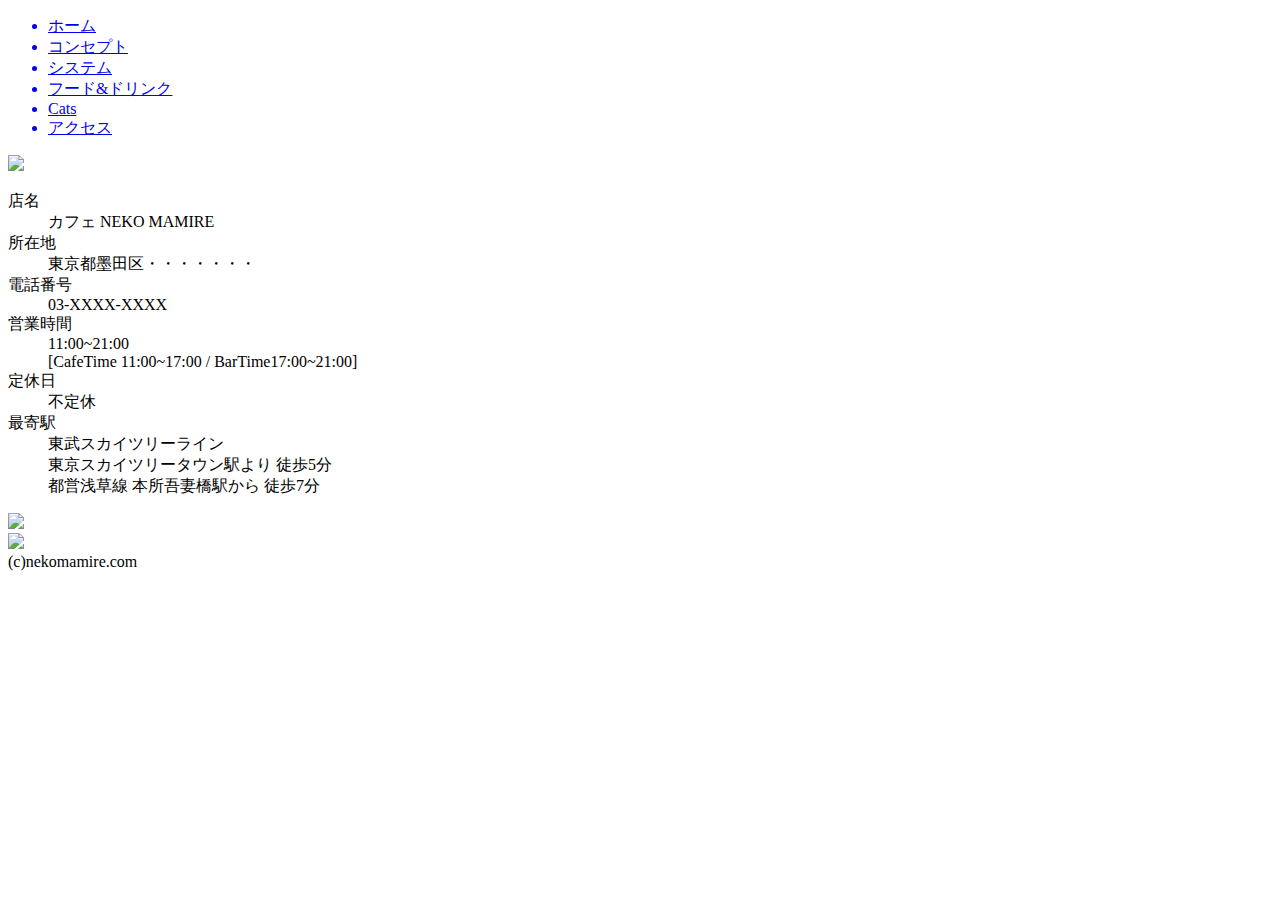
==== access.html @ 04c506a8 "Create access.html" ====
<!DOCTYPE html>
<html lang="ja">
<head>
<meta charset="utf-8">
<link rel="stylesheet" href="styles.css">
<title>NEKO MAMIRE-access-</title>

</head>
<body>
  <header>
    <aside class="side_menu">
      <nav class="side_menu_nav">
        <ul>
          <a href="index.html"><li>ホーム</li></a>
          <a href="concept.html"><li>コンセプト</li></a>
          <a href="system.html"><li>システム</li></a>
          <a href="food&drink.html"><li>フード&ドリンク</li></a>
          <a href="cats.html"><li>Cats</li></a>
          <a href="access.html"><li>アクセス</li></a>
        </ul>
      </nav>
    </aside>
  </header>

  <div class="access_img">
    <img src="header_right.jpg">
  </div>
  
  <section class="access">
    <div class="info">
      <div class="shop_info">
        <dl>
          <dt>店名</dt>
          <dd>カフェ NEKO MAMIRE</dd>
          <dt>所在地</dt>
          <dd>東京都墨田区・・・・・・・</dd>
          <dt>電話番号</dt>
          <dd>03-XXXX-XXXX</dd>
          <dt>営業時間</dt>
          <dd>11:00~21:00<br>
          [CafeTime 11:00~17:00 / BarTime17:00~21:00]</dd>
          <dt>定休日</dt>
          <dd>不定休</dd>
          <dt>最寄駅</dt>
          <dd>東武スカイツリーライン<br>
            東京スカイツリータウン駅より 徒歩5分<br>
            都営浅草線 本所吾妻橋駅から 徒歩7分</dd>
        </dl>
      </div>

      <div class="shop_map_ill">
        <img src="access.jpg">
      </div>
    </div>
  </section>

  <footer class="sub_left_footer">
    <div class="img">
      <img src="footer_left.jpg">
      <div class="copyright">
        (c)nekomamire.com
      </div>
    </div>
  </footer>
    
    <script src="main.js"></script>

</body>
</html>
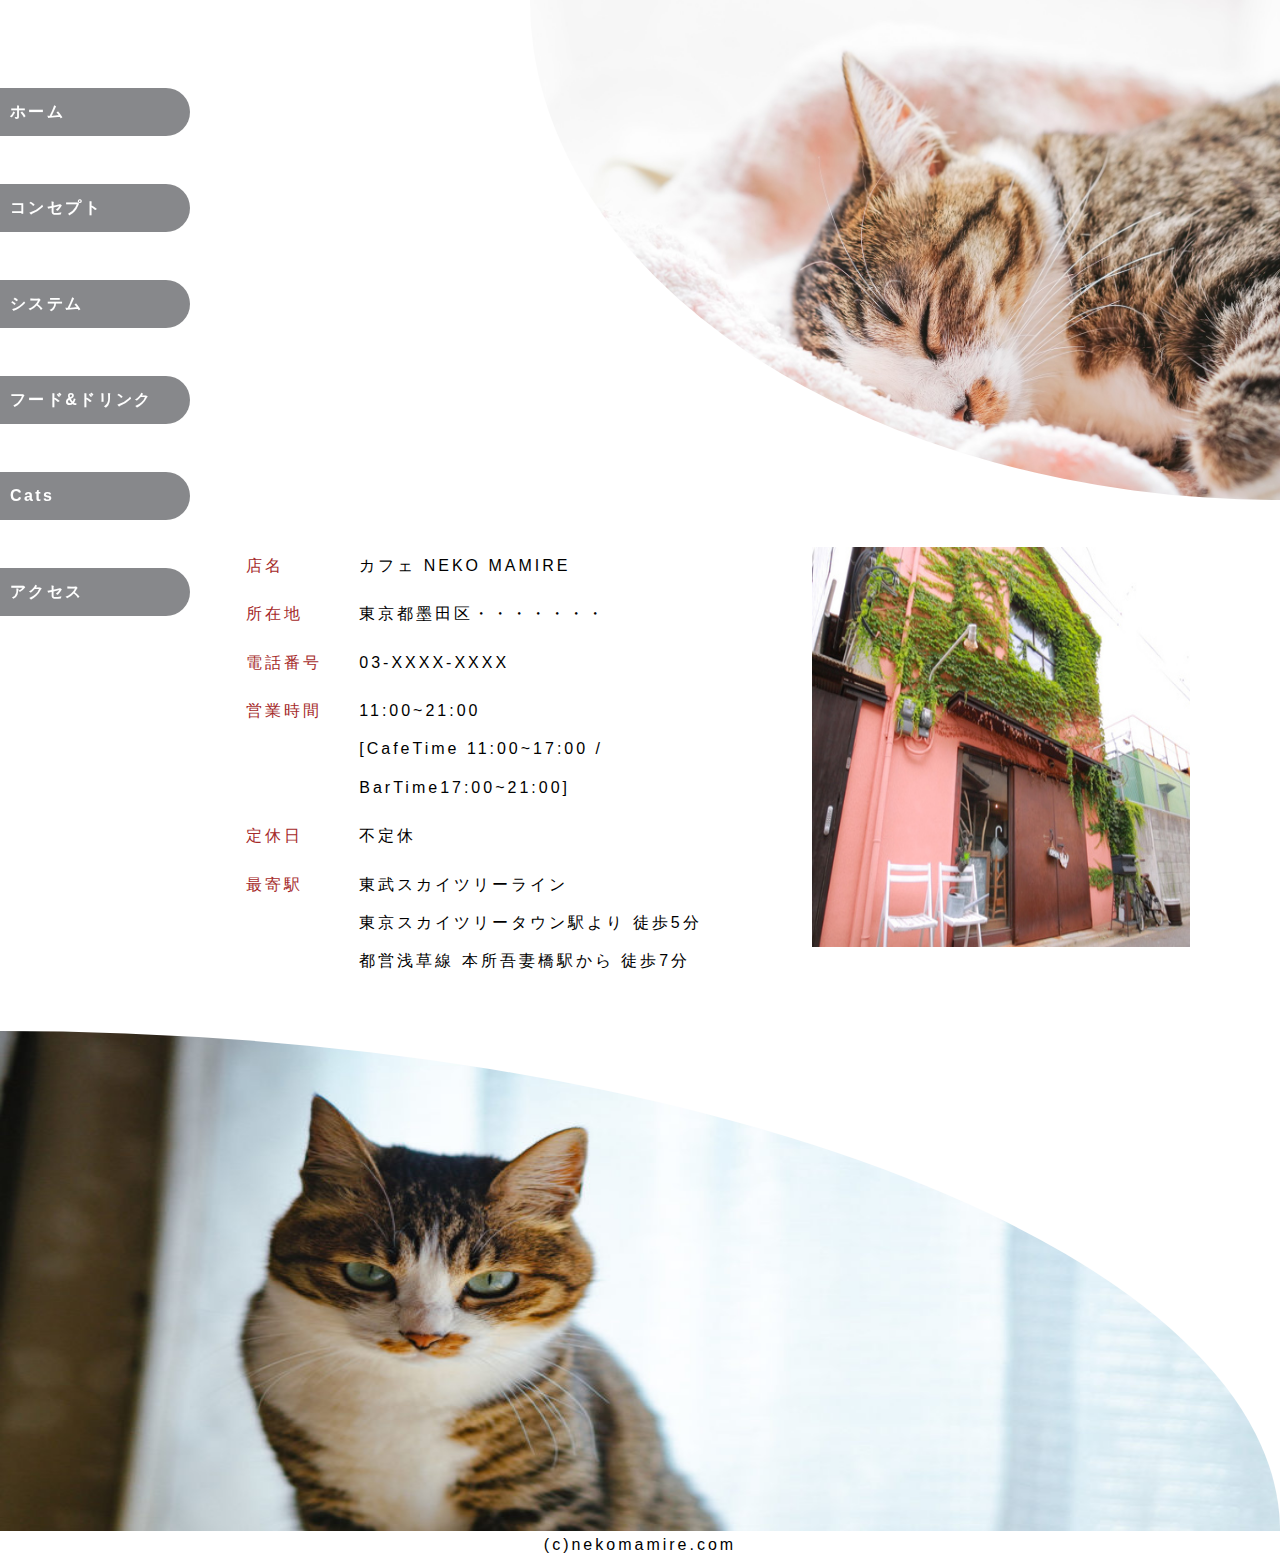
==== commit a8ac9c64: "Update access.html" ====
--- a/access.html
+++ b/access.html
@@ -2,6 +2,7 @@
 <html lang="ja">
 <head>
 <meta charset="utf-8">
+<meta name="viewport" content="width=device-width, initial-scale=1">
 <link rel="stylesheet" href="styles.css">
 <title>NEKO MAMIRE-access-</title>
 
--- a/styles.css
+++ b/styles.css
@@ -0,0 +1,1032 @@
+body{
+  margin: 0;
+  padding: 0;
+  font-family: "ヒラギノ角ゴ Pro W3", Hiragino Kaku Gothic Pro, "メイリオ", Meiryo, Arial, Helvetica, sans-serif;
+  min-width: 1120px;
+  line-height: 1.8em;
+  letter-spacing: 3px;
+}
+
+/* TOPページサイドメニューバー */
+
+.side_menu{
+  height: 800px;
+  position: fixed;
+  display: flex;
+  z-index: 9999;
+}
+
+.side_menu_nav a{
+  width: 100%;
+  text-decoration: none;
+  color: #fff;
+  font-weight: bold;
+  letter-spacing: 2.4px;
+  margin: 0 10px;
+  transition: 0.5s;
+
+}
+
+.side_menu nav ul{
+  width: 100%;
+  height: 100%;
+  list-style: none;
+  margin: 0;
+  padding: 0;
+  line-height: 3em;
+
+}
+
+.side_menu nav li{
+  width: 180px;
+  padding-left: 10px;
+  border-top-right-radius : 26px;
+  border-bottom-right-radius : 26px;
+  background: rgba(34, 35, 41, 0.541);
+
+}
+
+.side_menu h1,p{
+  margin: 0;
+
+}
+
+.side_menu > .side_menu_nav{
+  max-width: 180px;
+  height: 100%;
+  padding: 40px 10px 10px 0;
+  
+}
+
+.side_menu .side_menu_front{
+  width: 60px;
+  height: 100%;
+  padding: 10px;
+  text-align: center;
+  position: relative;
+
+}
+
+.side_menu_front .side_menu_icon,
+.side_menu_nav .side_menu_icon{
+  width: 30px;
+  height: 30px;
+  border-radius: 50%;
+  font-weight: bold;
+  color: crimson;
+  background-color: antiquewhite;
+  border: solid 2px crimson;
+  line-height: 1.8em;
+  text-align: center;
+}
+
+.side_menu_front .side_menu_icon{
+  position: absolute;
+  top: 8%;
+  left: 30%
+} 
+
+.side_menu nav a :hover{
+  color: rgb(2, 2, 2);
+  font-size: 18px;
+  background: rgba(248, 248, 250, 0.541);
+}
+
+/* TOPページヘッダー */
+
+.toppage_img{
+  width: 100%;
+  height: 800px;
+  float: right;
+  position: relative;
+}
+
+.fade-in{
+  animation-name: fade-in;
+  animation-duration: 3s;
+  animation-timing-function: ease;
+  animation-delay: 1s;
+  animation-iteration-count: 1;
+  animation-direction: normal;
+  animation-fill-mode: forwards;
+}
+
+.toppage_img h2{
+position: absolute;
+top: 23%;
+right: 12%;
+font-size: 64px;
+line-height: 1.5em;
+color: rgb(239, 243, 247);
+z-index: 9999;
+opacity: 0;
+animation-delay: 3s;
+}
+
+@keyframes fade-in{
+  0% {
+  opacity: 0;
+  transform: translate3d(0, 20px, 0);
+  }
+  100% {
+  opacity: 1;
+  transform: translate3d(0, 0, 0);
+  }
+}
+
+.toppage_img img{
+  width: 100%;
+  height: 100%;
+  vertical-align: text-bottom;
+}
+
+/* TOPページCONCEPT */
+
+.top_concept{
+  width: 100%;
+  position: relative;
+  line-height: 2em;
+}
+
+.top_concept img{
+  width: 100%;
+  vertical-align: middle;
+
+}
+
+.top_concept .top_concept_comment{
+  width: 70%;
+  height: 600px;
+  background-color: beige;
+  opacity: 0.65;
+  position: absolute;
+  top: 58%;
+  left: 17%;
+}
+
+.top_concept h2,
+.top_concept p{
+  opacity: 1;
+  font-weight: bold;
+  font-family: "メイリオ";
+  font-size: 18px;
+}
+
+.top_concept h2{
+font-size: 36px;
+}
+
+/* topページNEWS */
+
+.top_news{
+  width: 100%;
+  display: table;
+  font-family: 'ヒラギノ角ゴ ProN W6';
+  font-weight: normal;
+  position: relative;
+  background-color: rgb(181, 245, 208);
+}
+
+.top_news h2{
+  font-family: "ヒラギノ角ゴ Pro W3";
+  text-align: center;
+  margin-top: 0;
+  margin-bottom: 60px;
+  padding-top: 40px;
+}
+
+.top_news > .diary_img1,
+.top_news > .diary_img2,
+.top_news > .diary_img3,
+.top_news > .diary_ashiato1,
+.top_news > .diary_ashiato2{
+  width: 150px;
+  position: absolute;
+  top: -7%;
+  right: 34%;
+}
+
+.top_news > .diary_img2{
+  width: 250px;
+  top: 40%;
+  left: 20%;
+}
+
+.top_news > .diary_img3{
+  width: 250px;
+  top: 78%;
+  right: 10%;
+}
+
+.top_news > .diary_ashiato1{
+  width: 250px;
+  top: 60%;
+  left: 30%;
+}
+
+.top_news > .diary_ashiato2{
+  width: 250px;
+  top: 99%;
+  right: 5%;
+}
+
+.under{
+  background: linear-gradient(transparent 50%, #80f7c9 50%);
+}
+
+.under_t_con{
+  background:linear-gradient(transparent 70%, rgb(255, 196, 0) 0%);
+}
+
+.top_news img{
+  display: inline-block;
+  vertical-align: middle;
+  width: 500px;
+  height: 350px;
+  border-radius: 15px;
+  z-index: 9999;
+}
+
+.top_news .top_news1,
+.top_news .top_news2,
+.top_news .top_news3 {
+  display: inline-block;
+  float: left;
+  margin-right: 600px;
+  margin-left: 20%;
+  margin-bottom: 40px;
+}
+
+.top_news .top_news2{
+  margin-left: 50%;
+}
+
+.top_news .headline{
+  display: inline-block;
+  vertical-align: bottom;
+  width: 490px;
+  height: 50px;
+  background-color:rgb(185, 160, 118);
+  border-radius: 15px;
+  border: solid 3px rgb(32, 30, 30);
+}
+
+.top_news h3{
+  margin: 0;
+  margin-left: 4px;
+  line-height: 1.8em;
+  float: left;
+  font-size: 26px;
+  font-family: "ヒラギノ角ゴ Pro W3";
+  z-index: 2;
+}
+
+.top_news time{
+  width: 140px;
+  height: 100%;
+  font-size: 9px;
+  font-weight: normal;
+  float: right;
+  text-align: end;
+  line-height: 5em;
+  z-index: 2;
+}
+
+.top_news p{
+  display: inline-block;
+  width: 70px;
+  height: 60px;
+  border-radius: 50%;
+  border: solid 3px rgb(4, 155, 130);
+  background-color: rgb(119, 247, 204);
+  color: rgb(227, 230, 228);
+  text-align: center;
+  line-height: 1.6em;
+  font-size: 36px;
+  letter-spacing: normal;
+  z-index: 2;
+}
+
+.top_news a{
+  cursor: pointer;
+  text-decoration:none;
+  color: #252525;
+}
+
+/* fotter */
+
+footer{
+  width: 100%;
+  float: right;
+
+}
+
+.top_footer img{
+  width: 100%;
+  height: 700px;
+  vertical-align: text-bottom;
+}
+
+footer .copyright{
+  height: 30px;
+  text-align: center;
+
+}
+
+.sub_left_footer .copyright{
+  background-color: #fff;
+}
+
+
+/* ヘッドライン */
+
+.headline_1,
+.headline_2,
+.headline_3{
+  width: 950px;
+  margin: 0 auto;  
+}
+
+.headline_1 h2,
+.headline_2 h2,
+.headline_3 h2{
+  margin-bottom: 50px;
+  text-align: center;
+}
+
+.headline_1 > .top_news1,
+.headline_2 > .top_news2,
+.headline_3 > .top_news3{
+  width: 60%;
+  margin: 0 auto;
+  font-family: 'ヒラギノ角ゴ ProN W6';
+}
+
+.headline_1 > .top_news1 h3,
+.headline_2 > .top_news2 h3,
+.headline_3 > .top_news3 h3{
+  font-size: 34px;
+  text-align: left;
+}
+
+.headline_1 > .top_news1 time,
+.headline_2 > .top_news2 time,
+.headline_3 > .top_news3 time{
+  margin-right: 30px;
+  font-size: 14px;
+  font-weight: bold;
+  float: left;
+  line-height: 3.5em;
+}
+
+.headline_1 > .top_news1 > .name,
+.headline_1 > .top_news1 > .headline,
+.headline_2 > .top_news2 > .name,
+.headline_2 > .top_news2 > .headline,
+.headline_3 > .top_news3 > .name,
+.headline_3 > .top_news3 > .headline{
+  width: 100%;
+}
+
+.headline_1 > .top_news1 p,
+.headline_2 > .top_news2 p,
+.headline_3 > .top_news3 p{
+  display: inline-block;
+  width: 50px;
+  height: 40px;
+  border-radius: 50%;
+  border: solid 3px rgb(4, 155, 130);
+  background-color: rgb(119, 247, 204);
+  color: rgb(227, 230, 228);
+  text-align: center;
+  line-height: 1.4em;
+  font-size: 28px;
+  letter-spacing: normal;
+}
+
+.headline_1 > .diary_1,
+.headline_2 > .diary_2,
+.headline_3 > .diary_3{
+  margin: 50px 0;
+  width: 100%;
+  text-align: center;
+}
+
+.headline_1 > .diary_1 img,
+.headline_2 > .diary_2 img,
+.headline_3 > .diary_3 img{
+  width: 60%;
+}
+
+.diary_1 p,
+.diary_2 p,
+.diary_3 p{
+  line-height: 5em;
+}
+
+/* コンセプト */
+
+.concept_img,
+.food_drink_img,
+.access_img{
+  float: right;
+
+}
+
+.concept_img img,
+.food_drink_img img,
+.access_img img{
+  width: 100%;
+  height: 500px;
+  border-radius: 0% 0% 0% 100%;
+  vertical-align: text-bottom;
+
+}
+
+.concept{
+  width: 100%;
+  margin-left: 30px;
+  float: right;
+  position: relative;
+  background: url(back-ground_sub.JPG) center center / cover repeat;
+
+}
+
+.concept h2,
+.concept h3,
+.concept p{
+  margin: 0;
+}
+
+.concept_sc1,
+.concept_sc2,
+.concept_sc3{
+  margin-bottom: 70px;
+}
+
+.concept_sc2,
+.concept_sc3{
+  margin-bottom: 40px;
+}
+
+.concept_sc1{
+  width: 100%;
+  height: 500px;
+  position: relative;
+}
+
+.concept_sc1 .con_sc1_com{
+  position: absolute;
+  top: 80%;
+  margin-top: 20px;
+  margin-left: 200px;
+}
+
+.concept_sc2 img,
+.concept_sc3 img{
+  vertical-align: text-bottom;
+  border-radius: 50%;
+}
+
+.concept_sc2{
+  width: 100%;
+  height: 1600px;
+  position: relative;
+  z-index: 1;
+}
+
+.concept_sc2 h2{
+  position: absolute;
+  top: 1%;
+  left: 17%;
+  text-align: center;
+  font-size: 42px;
+  z-index: 2;
+}
+
+.concept_sc3 > h2{
+  text-align: center;
+  font-size: 34px;
+}
+
+.under_con{
+  background: linear-gradient(transparent 50%, #a3f556c4 50%);
+}
+
+.concept_sc2_1_back,
+.concept_sc2_2_back{
+  width: 750px;
+  height: 750px;
+  border-radius: 50%;
+  background-color: rgba(211, 203, 200, 0.5);
+  position: absolute;
+}
+
+.concept_sc2_1_back{
+  top: 5%;
+  left: 25%;
+  margin-bottom: 50px;
+}
+
+.concept_sc2_2_back{
+  top: 55%;
+  right: 10%;
+}
+
+.concept_sc2 .con_sc2_1,
+.concept_sc2 .con_sc2_2{
+  width: 750px;
+  height: 750px;
+  float: right;
+  border: dashed 4px #f7b1e6;
+  border-radius: 50%;
+  background-color: rgba(139, 241, 248, 0.781);
+  position: relative;
+}
+
+.concept_sc2 .con_sc2_2{
+  margin-top: 70px;
+  background-color: rgba(127, 255, 212, 0.719);
+  float: left;
+  margin-left: 180px;
+}
+
+.con_sc2_1 .con_sc2_p1,
+.con_sc2_1 .con_sc2_p2,
+.con_sc2_2 .con_sc2_p3,
+.con_sc2_2 .con_sc2_p4{
+  display: flex;
+}
+
+.con_sc2_1 .con_sc2_p1,
+.con_sc2_2 .con_sc2_p3{
+  position: absolute;
+  top: 20%;
+  left: 10%;
+}
+
+.con_sc2_1 .con_sc2_p2,
+.con_sc2_2 .con_sc2_p4{
+  position: absolute;
+  top: 52%;
+  left: 8%;
+}
+
+.con_sc2_p1 .con_sc2_com,
+.con_sc2_p2 .con_sc2_com,
+.con_sc2_p3 .con_sc2_com,
+.con_sc2_p4 .con_sc2_com{
+  width: 320px;
+}
+
+.concept_sc3{
+  padding-top: 20px;
+  width: 100%;
+}
+
+.concept_sc3 .con_sc3_ms{
+  margin-top: 40px;
+  display: flex;
+}
+
+.con_sc3_ms .con_sc3_ms_com{
+  margin-right: 30px;
+  padding-left: 200px;
+}
+
+.con_sc3_ms .con_sc3_ms_com > p{
+  margin-top: 20px;
+}
+
+.con_sc2_p2 > .con_sc2_com,
+.con_sc2_p4 > .con_sc2_com{
+  margin-left: 20px;
+}
+
+.con_sc3_ms .con_sc3_ms_img > img{
+  border-radius: 16px;
+}
+
+.sub_left_footer img{
+  width: 100%;
+  height: 500px;
+  vertical-align: middle;
+  border-radius: 0% 100% 0% 0%;
+}
+
+/* システム */
+
+.system_img,
+.cats_img{
+  float: left;
+
+}
+
+.system_img img,
+.cats_img img{
+  width: 100%;
+  height: 500px;
+  border-radius: 0% 0% 100% 0%;
+  vertical-align: text-bottom;
+
+}
+
+.sub_right_footer img{
+  width: 100%;
+  height: 500px;
+  vertical-align: text-bottom;
+  border-radius: 100% 0% 0% 0%;
+}
+
+.system{
+  width: 100%;
+  float: right;
+  text-align: center;
+}
+
+.system h2,
+.system th, .system td{
+  margin: 0;
+  padding: 0;
+}
+
+.system h2{
+  margin-top: 10px;
+  margin-bottom: 20px;
+}
+
+.system p,
+.system li{
+  margin: 10px 0;
+  text-align: left;
+}
+
+.system_cafe,
+.system_bar,
+.system_facility,
+.system_request{
+  margin-bottom: 60px;
+}
+
+.system_cafe{
+  margin-top: 60px;
+}
+
+.system_request{
+margin-left: 180px;
+margin-right: 10%;
+}
+
+.system_cafe,
+.system_bar,
+.system_facility{
+  border: 8px solid rgb(224, 197, 120);
+  border-radius: 10px;
+  margin-left: 200px;
+  margin-right: 10%;
+}
+
+.system_bar{
+  border: 8px solid rgb(91, 87, 95);
+}
+
+.system_facility{
+  border: 8px solid rgb(241, 186, 234);
+}
+
+.system_cafe .cafe_tbl,
+.system_bar .bar_tbl,
+.system_facility .facility_tbl{
+  margin-bottom: 20px;
+  border-spacing: 0;
+  width: 100%;
+  height: 200px;  
+}
+
+.cafe_tbl th,
+.bar_tbl th,
+.facility_tbl th{
+  width: 25%;
+  background-color: rgb(245, 226, 190);
+
+}
+
+.bar_tbl th{
+  background-color: rgb(210, 202, 245);
+
+}
+
+.facility_tbl th{
+  background-color: rgb(226, 183, 204);
+
+}
+
+.cafe_tbl td,
+.bar_tbl td,
+.facility_tbl td{
+  width: 20%;
+  background-color: rgb(243, 232, 225);
+}
+
+.cafe_tbl .cafe_tbl_upper th,
+.cafe_tbl .cafe_tbl_upper td,
+.bar_tbl .bar_tbl_upper th,
+.bar_tbl .bar_tbl_upper td,
+.facility_tbl .faci_tbl_upper th,
+.facility_tbl .faci_tbl_upper td{
+  border-top: 2px solid palevioletred;
+}
+
+.cafe_tbl .cafe_tbl_lower th,
+.cafe_tbl .cafe_tbl_lower td,
+.bar_tbl .bar_tbl_lower th,
+.bar_tbl .bar_tbl_lower td,
+.facility_tbl .faci_tbl_lower th,
+.facility_tbl .faci_tbl_lower td{
+  border-top: 1px solid palevioletred;
+  border-bottom: 2px solid palevioletred;
+}
+
+/* フード&ドリンク */
+
+.food_drink,
+.access{
+  width: 100%;
+  float: right;
+  line-height: 1.8em;
+}
+
+.food_drink{
+  background: url(back-ground_sub.JPG) center center / cover repeat;
+}
+
+.food_drink h2,
+.food_drink dl,
+.food_drink dt,
+.food_drink dd{
+  margin: 0;
+}
+
+.food_drink > p{
+  text-align: center;
+}
+
+.under_fd{
+  background: linear-gradient(transparent 50%, #3dfaeaf6 50%);
+}
+
+.food_drink .menu{
+  width: 50%;
+  padding: 10px 0 10px 30px;
+  border: 4px solid palevioletred;
+  border-radius: 30px;
+  box-shadow: 3px 3px 3px rgba(0,0,0,0.3);
+
+}
+
+.food_drink .menu img{
+  vertical-align: text-top;
+}
+
+.food_drink .menu h2,
+.food_drink .menu dl{
+  margin-bottom: 30px;
+}
+
+.food_drink .menu dt,
+.access .info .shop_info dt{
+  float: left;
+  text-align: left;
+}
+
+.food_drink .menu dd{
+  margin-left: 80%;
+
+}
+
+.rice_noodles, .nanashi,
+.salad_Appetizers, .softdrink,
+.alcohol{
+  width: 950px;
+  height: 600px;
+  margin-bottom: 40px;
+  margin-left: 210px;
+  display: flex;
+  /* position: absolute; */
+}
+
+.rice_noodles{
+  margin-top: 60px;
+}
+
+.salad_Appetizers{
+  margin-left: 20%;
+}
+
+.salad_Appetizers > .menu{
+  float: right;
+}
+
+.salad_Appetizers_img{
+  display: flex;
+}
+
+.salad_Appetizers_img > .img1{
+  margin-right: 30px;
+}
+
+.food_drink .img_1,
+.food_drink .img_3{
+  width: 300px;
+  height: 350px;
+  margin-right: 15%;
+  float: right;
+}
+
+.food_drink .img_2{
+  width: 300px;
+  height: 300px;
+  margin-left: 15%;
+  float: left;
+}
+
+.fadein {
+  opacity : 0;
+  transform : translate(0, 100px);
+  transition : all 1s;
+}
+ 
+.fadein.active{
+  opacity : 1;
+  transform : translate(0, 0);
+}
+
+
+.food_drink .circle,
+.food_drink .circle_ver2,
+.food_drink .circle_ver3{
+  width: 50%;
+
+}
+
+.food_drink .circle1,
+.food_drink .circle2,
+.food_drink .circle3{
+  width: 20%;
+  height: 20%;
+  border-radius: 50%;
+  border: 4px solid palevioletred;
+  margin-top: 60%;
+  box-shadow: 3px 3px 3px rgba(0,0,0,0.3);
+}
+
+.food_drink .circle2{
+width: 10%;
+height: 10%;
+margin-top: 5%;
+margin-left: 20%;
+}
+
+.food_drink .circle3{
+  width: 5%;
+  height: 5%;
+  margin-top: 10%;
+  margin-left: 35%;
+}
+
+.circle_ver2 .circle1,
+.circle_ver2 .circle2,
+.circle_ver2 .circle3{
+  margin-top: 60%;
+}
+
+.circle_ver2 .circle2{
+margin-top: -50%;
+}
+
+.circle_ver2 .circle3{
+  margin-top: -35%;
+}
+
+.circle_ver3 .circle1{
+  margin-left: 79%;
+  margin-top: 60%;
+}
+
+.circle_ver3 .circle2{
+ margin-left: 70%;
+ margin-top: -50%;
+}
+
+.circle_ver3 .circle3{
+  margin-left: 60%;
+  margin-top: -30%;
+}
+
+/* CATS */
+
+.cats{
+  width: 1000px;
+  text-align: right;
+}
+
+.cats > p{
+  margin-bottom: 30px;
+}
+
+.cats ul{
+  display: inline-block;
+  width: 100%;
+  height: 100%;
+  margin-left: 25%;
+  list-style: none;
+  padding: 0;
+}
+
+.cats li{
+  float: left;
+  display: inline;
+
+}
+
+.cats img{
+  width: 280px;
+  height: 280px;
+  vertical-align: text-top
+}
+
+.cats > ul > li:not(.img_last){
+  margin-right: 40px;
+}
+
+.cats .btn{
+  width: 200px;
+  height: 130px;
+  margin: 0 34px 40px 34px;
+  border: solid 3px rgb(217, 247, 118);
+  border-radius: 8px;
+  text-align: center;
+  line-height: 1.5em;
+  background: -webkit-repeating-linear-gradient(-45deg, #f0f8ff, #f0f8ff 3px,#01eda6 3px, #01eda6 4px);
+  background: repeating-linear-gradient(-45deg, #f0f8ff, #f0f8ff 3px,#01eda6 3px, #01eda6 4px);
+  color:rgb(252, 164, 1);
+  font-size: 24px;
+  font-family: 'ヒラギノ角ゴ ProN W6';
+
+}
+
+.cats .btn p{
+  margin-top: 5px;
+  font-size: 12px;
+  color: rgb(2, 2, 2);
+  font-weight: bold;
+  line-height: 1.5em;
+}
+
+.cats_name{
+  background:linear-gradient(transparent 70%, rgb(166, 255, 0) 0%);
+}
+
+/* アクセス */
+
+.access{
+  line-height: 2.4em;
+  width: 80%;
+  margin-right: 50px;
+
+}
+
+.access .info{
+  margin: 40px;
+  display: flex;
+
+}
+
+.info .shop_info{
+  width: 60%;
+}
+
+.shop_info dl{
+  margin: 0;
+}
+
+.shop_info dt{
+  color: brown;
+}
+
+.shop_info dd{
+  width: 400px;
+  margin-left: 20%;
+  margin-right: 0px;
+  padding-bottom: 10px;
+}
+
+.info .shop_map_ill{
+  width: 40%;
+}
+
+.info .shop_map_ill img{
+  width: 100%;
+  height: 400px;
+  vertical-align: text-bottom;
+}
